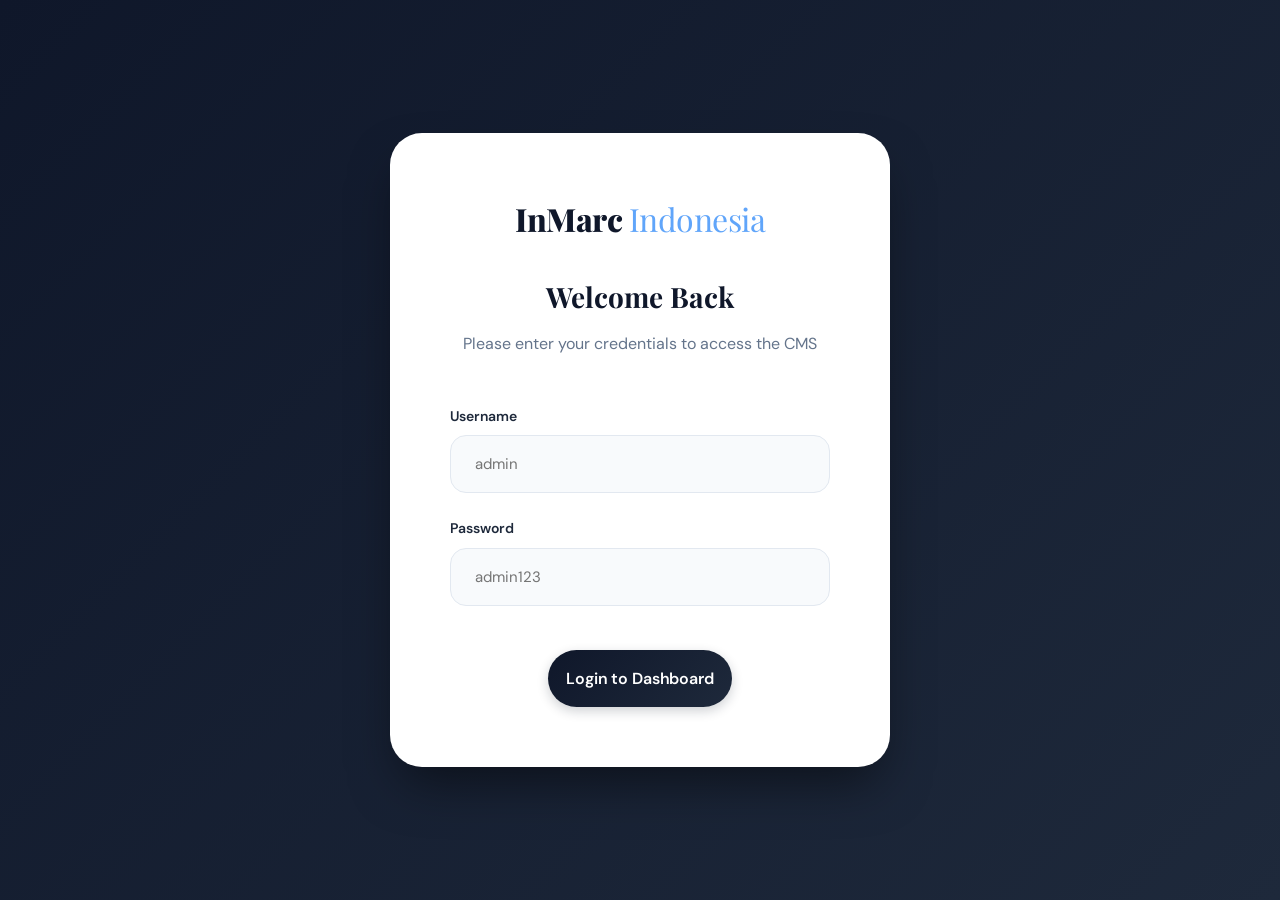
==== admin/dashboard.html @ 6aaa9ea4 "Initial commit: InMarc website foundation" ====
<!DOCTYPE html>
<html lang="en">
<head>
    <meta charset="UTF-8">
    <meta name="viewport" content="width=device-width, initial-scale=1.0">
    <title>Dashboard | InMarc CMS</title>
    <link rel="stylesheet" href="../css/variables.css">
    <link rel="stylesheet" href="../css/admin.css">
    <link rel="stylesheet" href="https://cdnjs.cloudflare.com/ajax/libs/font-awesome/6.0.0/css/all.min.css">
</head>
<body class="admin-body">
    <!-- Sidebar -->
    <aside class="sidebar">
        <div class="sidebar-header">
            <div class="sidebar-logo">InMarc <span>Indonesia</span></div>
        </div>
        <nav class="sidebar-nav">
            <a href="dashboard.html" class="nav-item active">
                <i class="fas fa-th-large"></i> Dashboard
            </a>
            <a href="portfolio.html" class="nav-item">
                <i class="fas fa-briefcase"></i> Portfolio
            </a>
        </nav>
        <div class="sidebar-footer">
            <div class="user-avatar" id="user-initials">AD</div>
            <div class="user-info">
                <h5 id="user-name">Admin User</h5>
                <p id="user-email">admin@inmarc.id</p>
            </div>
            <button id="logout-btn" title="Logout" style="margin-left: auto; color: rgba(255,255,255,0.5); background: none;">
                <i class="fas fa-sign-out-alt"></i>
            </button>
        </div>
    </aside>

    <!-- Main Content -->
    <main class="main-content">
        <header class="content-header">
            <div>
                <nav class="breadcrumb">
                    <span>Admin Dashboard</span>
                </nav>
                <h1>System Overview</h1>
                <p>Track your project performance and recent inquiries.</p>
            </div>
        </header>

        <div class="stats-grid">
            <div class="stat-card-admin">
                <div>
                    <h3>Total Projects</h3>
                    <div class="value" id="total-projects">0</div>
                </div>
                <div class="stat-icon"><i class="fas fa-briefcase"></i></div>
            </div>
            <div class="stat-card-admin">
                <div>
                    <h3>Recent Updates (30d)</h3>
                    <div class="value" id="recent-updates">0</div>
                </div>
                <div class="stat-icon"><i class="fas fa-sync"></i></div>
            </div>
        </div>

        <div class="data-card">
            <div class="table-header">
                <h2>Recent Contact Inquiries</h2>
                <a href="#" class="btn btn-primary btn-sm">View All</a>
            </div>
            <table id="recent-contacts">
                <thead>
                    <tr>
                        <th>Full Name</th>
                        <th>Email</th>
                        <th>Service</th>
                        <th>Date</th>
                    </tr>
                </thead>
                <tbody>
                    <!-- Content via JS -->
                </tbody>
            </table>
        </div>
    </main>

    <script type="module">
        import AuthService from '../js/auth.js';
        import DataService from '../js/data-service.js';

        AuthService.checkAuth();

        // User Info
        const user = AuthService.getUser();
        document.getElementById('user-name').textContent = user.name;
        document.getElementById('user-email').textContent = user.email;
        document.getElementById('user-initials').textContent = user.name.split(' ').map(n => n[0]).join('');

        // Stats & Data
        async function loadDashboard() {
            const projects = await DataService.getProjects();
            document.getElementById('total-projects').textContent = projects.length;
            
            const thirtyDaysAgo = new Date();
            thirtyDaysAgo.setDate(thirtyDaysAgo.getDate() - 30);
            const recentCount = projects.filter(p => new Date(p.updatedAt) > thirtyDaysAgo).length;
            document.getElementById('recent-updates').textContent = recentCount;

            // Recent Contacts
            const contacts = await DataService.getContacts();
            const sortedContacts = contacts.sort((a, b) => new Date(b.submittedAt) - new Date(a.submittedAt)).slice(0, 5);
            const contactTbody = document.querySelector('#recent-contacts tbody');
            
            if (sortedContacts.length === 0) {
                contactTbody.innerHTML = '<tr><td colspan="4" style="text-align: center; padding: 40px; color: var(--text-muted);">No inquiries yet.</td></tr>';
            } else {
                contactTbody.innerHTML = sortedContacts.map(c => `
                    <tr>
                        <td>${c.fullName}</td>
                        <td>${c.workEmail}</td>
                        <td>${c.serviceRequired}</td>
                        <td>${new Date(c.submittedAt).toLocaleDateString()}</td>
                    </tr>
                `).join('');
            }
        }

        loadDashboard();

        // Logout
        document.getElementById('logout-btn').addEventListener('click', () => {
            AuthService.logout();
        });
    </script>
</body>
</html>
---- css/variables.css ----
@import url('https://fonts.googleapis.com/css2?family=DM+Sans:ital,opsz,wght@0,9..40,100..1000;1,9..40,100..1000&family=Playfair+Display:ital,wght@0,400..900;1,400..900&display=swap');

:root {
    /* Refined Color Palette */
    --primary-navy: #0F172A;
    --primary-blue: #2563EB;
    --accent-blue: #60A5FA;
    --bg-light: #F1F5F9;
    --bg-white: #FFFFFF;
    --text-dark: #1E293B;
    --text-muted: #64748B;
    --border-color: #E2E8F0;
    --success: #10B981;
    --danger: #EF4444;
    --warning: #F59E0B;
    
    /* Gradients */
    --grad-navy: linear-gradient(135deg, #0F172A 0%, #1E293B 100%);
    --grad-blue: linear-gradient(135deg, #2563EB 0%, #3B82F6 100%);

    /* Typography */
    --font-main: 'DM Sans', sans-serif;
    --font-heading: 'Playfair Display', serif;

    /* Spacing & Effects */
    --section-padding: 120px 0;
    --container-width: 1200px;
    --border-radius: 16px;
    --shadow-sm: 0 2px 4px rgba(0,0,0,0.05);
    --shadow-md: 0 10px 25px -5px rgba(0,0,0,0.1), 0 8px 10px -6px rgba(0,0,0,0.1);
    --shadow-lg: 0 20px 50px -12px rgba(0, 0, 0, 0.15);
    --transition: all 0.4s cubic-bezier(0.23, 1, 0.32, 1);
}

/* Global Animations */
@keyframes fadeInUp {
    from {
        opacity: 0;
        transform: translateY(30px);
    }
    to {
        opacity: 1;
        transform: translateY(0);
    }
}

@keyframes fadeIn {
    from { opacity: 0; }
    to { opacity: 1; }
}

@keyframes pulse {
    0% { transform: scale(1); }
    50% { transform: scale(1.05); }
    100% { transform: scale(1); }
}

.reveal {
    opacity: 0;
    transform: translateY(30px);
    transition: all 1s cubic-bezier(0.23, 1, 0.32, 1);
}

.reveal-active {
    opacity: 1 !important;
    transform: translateY(0) !important;
}

.fade-in {
    animation: fadeIn 1s ease forwards;
}

* {
    margin: 0;
    padding: 0;
    box-sizing: border-box;
}

body {
    font-family: var(--font-main);
    color: var(--text-dark);
    background-color: var(--bg-light);
    line-height: 1.6;
    -webkit-font-smoothing: antialiased;
}

h1, h2, h3, h4, h5, h6 {
    font-family: var(--font-heading);
    color: var(--primary-navy);
    font-weight: 700;
}

a {
    text-decoration: none;
    color: inherit;
    transition: var(--transition);
}

button, input, select, textarea {
    font-family: inherit;
}

button {
    cursor: pointer;
    border: none;
    outline: none;
    transition: var(--transition);
}

.container {
    max-width: var(--container-width);
    margin: 0 auto;
    padding: 0 32px;
}

/* Premium Button System */
.btn {
    display: inline-flex;
    align-items: center;
    justify-content: center;
    gap: 8px;
    padding: 14px 28px;
    border-radius: 100px;
    font-weight: 600;
    font-size: 15px;
    letter-spacing: -0.01em;
}

.btn-primary {
    background: var(--grad-navy);
    color: white;
    box-shadow: 0 4px 12px rgba(15, 23, 42, 0.2);
}

.btn-primary:hover {
    transform: translateY(-2px);
    box-shadow: 0 8px 20px rgba(15, 23, 42, 0.3);
}

.btn-outline {
    background: transparent;
    border: 2px solid var(--primary-navy);
    color: var(--primary-navy);
}

.btn-outline:hover {
    background: var(--primary-navy);
    color: white;
}

.btn-sm {
    padding: 10px 20px;
    font-size: 13px;
}

/* Input Styling */
.form-group {
    margin-bottom: 24px;
}

label {
    display: block;
    font-size: 14px;
    font-weight: 600;
    margin-bottom: 8px;
    color: var(--text-dark);
}

input[type="text"],
input[type="email"],
input[type="password"],
input[type="url"],
input[type="date"],
select,
textarea {
    width: 100%;
    padding: 14px 18px;
    border: 1px solid var(--border-color);
    border-radius: var(--border-radius);
    background: var(--bg-white);
    font-size: 15px;
    color: var(--text-dark);
    transition: var(--transition);
    appearance: none;
}

input:focus, select:focus, textarea:focus {
    border-color: var(--primary-blue);
    outline: none;
    box-shadow: 0 0 0 4px rgba(37, 99, 235, 0.1);
    transform: translateY(-1px);
}

select {
    background-image: url("data:image/svg+xml,%3Csvg xmlns='http://www.w3.org/2000/svg' fill='none' viewBox='0 0 24 24' stroke='%2364748B'%3E%3Cpath stroke-linecap='round' stroke-linejoin='round' stroke-width='2' d='M19 9l-7 7-7-7'%3E%3C/path%3E%3C/svg%3E");
    background-repeat: no-repeat;
    background-position: right 16px center;
    background-size: 18px;
    padding-right: 48px;
}
---- css/admin.css ----
/* Admin Layout */
body.admin-body {
    background-color: #F8FAFC;
    display: flex;
    min-height: 100vh;
}

/* Sidebar - Premium Dark Mode */
.sidebar {
    width: 280px;
    background: var(--grad-navy);
    color: white;
    height: 100vh;
    position: fixed;
    left: 0;
    top: 0;
    display: flex;
    flex-direction: column;
    padding: 40px 0;
    z-index: 100;
    box-shadow: 4px 0 20px rgba(0,0,0,0.1);
}

.sidebar-header {
    padding: 0 40px 50px;
}

.sidebar-logo {
    font-size: 26px;
    font-weight: 800;
    font-family: var(--font-heading);
    letter-spacing: -0.5px;
}

.sidebar-logo span {
    color: var(--accent-blue);
    font-weight: 300;
}

.sidebar-nav {
    flex: 1;
}

.nav-item {
    display: flex;
    align-items: center;
    gap: 16px;
    padding: 18px 40px;
    color: rgba(255, 255, 255, 0.6);
    font-weight: 500;
    font-size: 15px;
    transition: var(--transition);
    border-left: 4px solid transparent;
}

.nav-item i {
    font-size: 18px;
    width: 24px;
    text-align: center;
}

.nav-item:hover {
    color: white;
    background: rgba(255, 255, 255, 0.05);
}

.nav-item.active {
    color: white;
    background: linear-gradient(to right, rgba(37, 99, 235, 0.15), transparent);
    border-left-color: var(--primary-blue);
}

.sidebar-footer {
    padding: 30px 40px;
    border-top: 1px solid rgba(255, 255, 255, 0.1);
    display: flex;
    align-items: center;
    gap: 16px;
}

.user-avatar {
    width: 44px;
    height: 44px;
    background: var(--grad-blue);
    border-radius: 12px;
    display: flex;
    align-items: center;
    justify-content: center;
    font-weight: 700;
    font-size: 16px;
    box-shadow: 0 4px 10px rgba(37, 99, 235, 0.3);
}

.user-info h5 {
    color: white;
    font-size: 14px;
    margin: 0;
    font-family: var(--font-main);
}

.user-info p {
    color: rgba(255, 255, 255, 0.4);
    font-size: 12px;
    margin: 2px 0 0;
}

/* Main Content Area */
.main-content {
    flex: 1;
    margin-left: 280px;
    padding: 60px;
    max-width: 1400px;
}

.content-header {
    display: flex;
    justify-content: space-between;
    align-items: flex-end;
    margin-bottom: 50px;
}

.content-header h1 {
    font-size: 36px;
    margin-bottom: 8px;
}

.content-header p {
    color: var(--text-muted);
    font-size: 16px;
}

/* Stats Dashboard */
.stats-grid {
    display: grid;
    grid-template-columns: repeat(auto-fit, minmax(300px, 1fr));
    gap: 30px;
    margin-bottom: 50px;
}

.stat-card-admin {
    background: white;
    padding: 35px;
    border-radius: 20px;
    box-shadow: var(--shadow-sm);
    display: flex;
    justify-content: space-between;
    align-items: center;
    transition: var(--transition);
    border: 1px solid transparent;
}

.stat-card-admin:hover {
    transform: translateY(-5px);
    box-shadow: var(--shadow-md);
    border-color: var(--border-color);
}

.stat-card-admin h3 {
    font-size: 14px;
    color: var(--text-muted);
    text-transform: uppercase;
    letter-spacing: 1px;
    margin-bottom: 12px;
    font-family: var(--font-main);
}

.stat-card-admin .value {
    font-size: 42px;
    font-weight: 800;
    color: var(--primary-navy);
    line-height: 1;
}

.stat-icon {
    width: 64px;
    height: 64px;
    background: rgba(37, 99, 235, 0.08);
    color: var(--primary-blue);
    border-radius: 16px;
    display: flex;
    align-items: center;
    justify-content: center;
    font-size: 24px;
}

/* Data Tables */
.data-card {
    background: white;
    border-radius: 20px;
    box-shadow: var(--shadow-sm);
    overflow: hidden;
    border: 1px solid var(--border-color);
}

.table-header {
    padding: 30px 40px;
    border-bottom: 1px solid var(--border-color);
    display: flex;
    justify-content: space-between;
    align-items: center;
}

.table-header h2 {
    font-size: 20px;
}

.search-bar {
    position: relative;
    width: 350px;
}

.search-bar i {
    position: absolute;
    left: 20px;
    top: 50%;
    transform: translateY(-50%);
    color: var(--text-muted);
    font-size: 14px;
}

.search-bar input {
    padding-left: 50px;
    background: #F8FAFC;
    border-radius: 100px;
}

table {
    width: 100%;
    border-collapse: collapse;
}

th {
    text-align: left;
    padding: 20px 40px;
    background: #F8FAFC;
    color: var(--text-muted);
    font-size: 13px;
    font-weight: 600;
    text-transform: uppercase;
    letter-spacing: 0.05em;
}

td {
    padding: 24px 40px;
    border-bottom: 1px solid var(--border-color);
    font-size: 15px;
    vertical-align: middle;
}

.project-title-cell {
    display: flex;
    align-items: center;
    gap: 20px;
}

.project-thumb {
    width: 56px;
    height: 56px;
    border-radius: 10px;
    object-fit: cover;
    box-shadow: var(--shadow-sm);
}

.badge-status {
    padding: 6px 14px;
    border-radius: 8px;
    font-size: 12px;
    font-weight: 700;
    text-transform: uppercase;
    letter-spacing: 0.02em;
}

.badge-status.published {
    background: #DCFCE7;
    color: #166534;
}

.badge-status.draft {
    background: #F1F5F9;
    color: #64748B;
}

.actions {
    display: flex;
    gap: 12px;
}

.btn-action {
    width: 38px;
    height: 38px;
    border-radius: 10px;
    display: flex;
    align-items: center;
    justify-content: center;
    background: #F8FAFC;
    color: var(--text-muted);
    border: 1px solid var(--border-color);
}

.btn-action:hover {
    color: var(--primary-blue);
    border-color: var(--primary-blue);
    background: rgba(37, 99, 235, 0.05);
}

.btn-delete:hover {
    color: var(--danger);
    border-color: var(--danger);
    background: rgba(239, 68, 68, 0.05);
}

/* Pagination */
.pagination {
    padding: 30px 40px;
    display: flex;
    justify-content: space-between;
    align-items: center;
    color: var(--text-muted);
    font-size: 14px;
    background: #F8FAFC;
}

.page-btns {
    display: flex;
    gap: 8px;
}

.page-btn {
    width: 40px;
    height: 40px;
    display: flex;
    align-items: center;
    justify-content: center;
    border-radius: 10px;
    border: 1px solid var(--border-color);
    background: white;
    font-weight: 600;
    font-size: 14px;
}

.page-btn.active {
    background: var(--grad-navy);
    color: white;
    border-color: var(--primary-navy);
}

/* Forms - Clean Grid */
.form-card {
    background: white;
    padding: 50px;
    border-radius: 24px;
    box-shadow: var(--shadow-md);
    max-width: 900px;
    border: 1px solid var(--border-color);
}

.form-grid {
    display: grid;
    grid-template-columns: 1fr 1fr;
    gap: 32px;
}

.full-width {
    grid-column: span 2;
}

/* Upload Zone - Enhanced */
.upload-zone {
    border: 2px dashed var(--border-color);
    border-radius: 16px;
    padding: 60px 40px;
    text-align: center;
    cursor: pointer;
    transition: var(--transition);
    background: #F8FAFC;
    margin-bottom: 24px;
}

.upload-zone:hover {
    border-color: var(--primary-blue);
    background: rgba(37, 99, 235, 0.04);
}

.upload-zone i {
    font-size: 48px;
    background: var(--grad-blue);
    -webkit-background-clip: text;
    -webkit-text-fill-color: transparent;
    margin-bottom: 20px;
}

.upload-zone p {
    color: var(--text-dark);
    font-weight: 600;
    font-size: 16px;
    margin-bottom: 8px;
}

.upload-zone span {
    color: var(--text-muted);
    font-size: 13px;
}

.image-preview-container {
    position: relative;
    height: 350px;
    border-radius: 16px;
    overflow: hidden;
    background: #F1F5F9;
    display: flex;
    align-items: center;
    justify-content: center;
    border: 1px solid var(--border-color);
    box-shadow: inset 0 2px 10px rgba(0,0,0,0.05);
}

.preview-img {
    width: 100%;
    height: 100%;
    object-fit: cover;
}

.preview-placeholder {
    color: var(--text-muted);
    font-weight: 500;
    text-transform: uppercase;
    letter-spacing: 1px;
    font-size: 13px;
}

.remove-img {
    position: absolute;
    top: 20px;
    right: 20px;
    width: 42px;
    height: 42px;
    background: white;
    border-radius: 12px;
    display: flex;
    align-items: center;
    justify-content: center;
    box-shadow: var(--shadow-md);
    color: var(--danger);
    font-size: 18px;
}

/* Login Page - Modern Split View */
.login-body {
    height: 100vh;
    display: flex;
    align-items: center;
    justify-content: center;
    background: var(--grad-navy);
    overflow: hidden;
}

.login-card {
    background: white;
    padding: 60px;
    border-radius: 32px;
    width: 100%;
    max-width: 500px;
    text-align: center;
    box-shadow: 0 25px 50px -12px rgba(0, 0, 0, 0.5);
}

.login-card .sidebar-logo {
    color: var(--primary-navy);
    font-size: 32px;
    margin-bottom: 40px;
}

.login-card h1 {
    font-size: 28px;
    margin-bottom: 12px;
}

.login-card p {
    color: var(--text-muted);
    margin-bottom: 48px;
    font-size: 16px;
}

.login-card .form-group {
    text-align: left;
    margin-bottom: 24px;
}

.login-card input {
    background: #F8FAFC;
    padding: 18px 24px;
}

.login-card .btn-primary {
    margin-top: 20px;
    padding: 18px;
    font-size: 16px;
}

/* Breadcrumbs */
.breadcrumb {
    font-size: 14px;
    margin-bottom: 12px;
    display: flex;
    align-items: center;
    gap: 8px;
    color: var(--text-muted);
    font-weight: 500;
}

.breadcrumb a {
    color: var(--primary-blue);
}
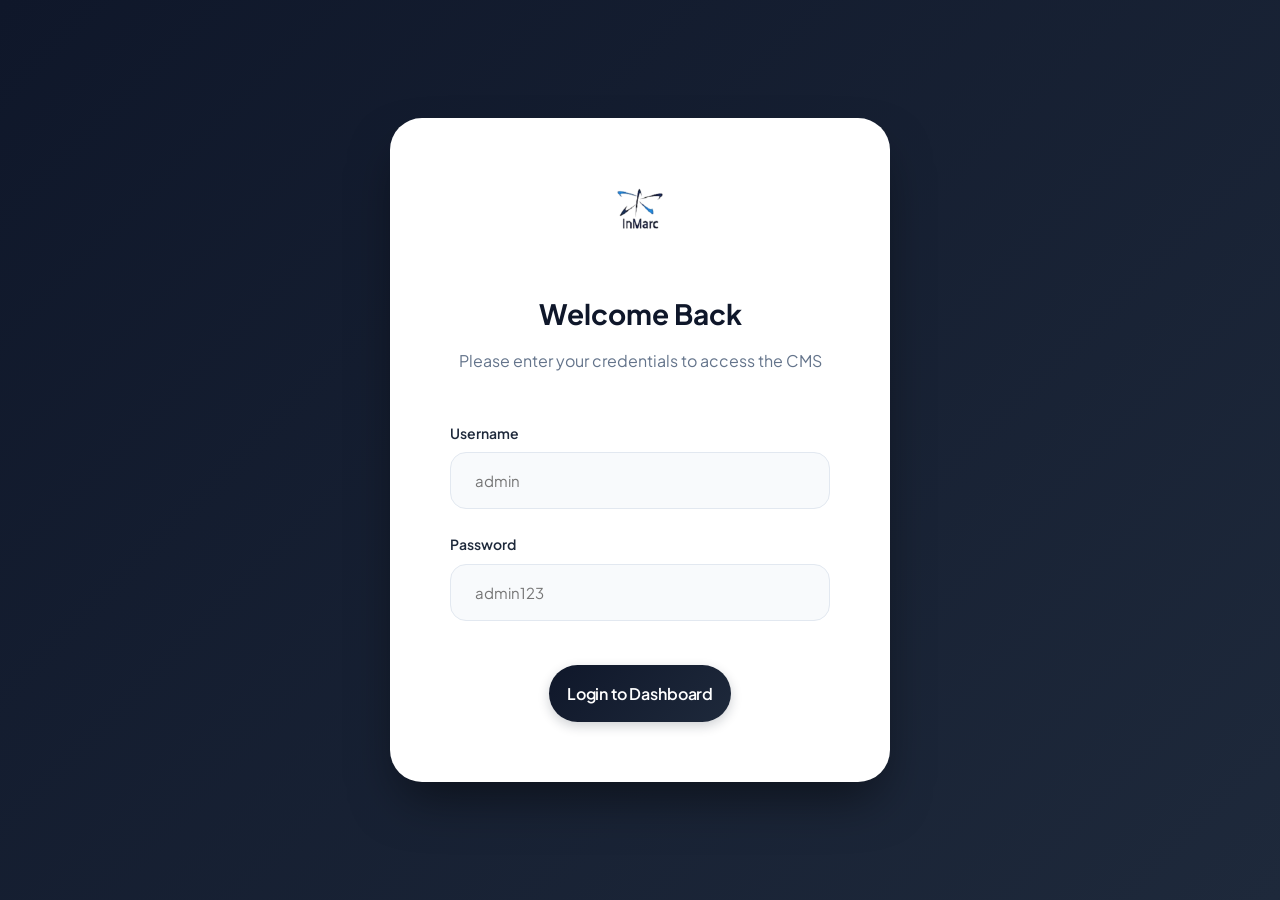
==== commit f73ec4a2: "Initial Modern InMarc Website" ====
--- a/admin/dashboard.html
+++ b/admin/dashboard.html
@@ -12,7 +12,9 @@
     <!-- Sidebar -->
     <aside class="sidebar">
         <div class="sidebar-header">
-            <div class="sidebar-logo">InMarc <span>Indonesia</span></div>
+            <div class="sidebar-logo">
+                <img src="../assets/logos/inmarc_logo.png" alt="InMarc Indonesia" style="height: 80px; width: auto; filter: brightness(0) invert(1);">
+            </div>
         </div>
         <nav class="sidebar-nav">
             <a href="dashboard.html" class="nav-item active">
--- a/css/variables.css
+++ b/css/variables.css
@@ -1,4 +1,4 @@
-@import url('https://fonts.googleapis.com/css2?family=DM+Sans:ital,opsz,wght@0,9..40,100..1000;1,9..40,100..1000&family=Playfair+Display:ital,wght@0,400..900;1,400..900&display=swap');
+@import url('https://fonts.googleapis.com/css2?family=Plus+Jakarta+Sans:ital,wght@0,200..800;1,200..800&display=swap');
 
 :root {
     /* Refined Color Palette */
@@ -19,8 +19,8 @@
     --grad-blue: linear-gradient(135deg, #2563EB 0%, #3B82F6 100%);
 
     /* Typography */
-    --font-main: 'DM Sans', sans-serif;
-    --font-heading: 'Playfair Display', serif;
+    --font-main: 'Plus Jakarta Sans', sans-serif;
+    --font-heading: 'Plus Jakarta Sans', sans-serif;
 
     /* Spacing & Effects */
     --section-padding: 120px 0;
--- a/css/admin.css
+++ b/css/admin.css
@@ -253,12 +253,23 @@
     gap: 20px;
 }
 
-.project-thumb {
+.project-thumb, .project-thumb-placeholder {
     width: 56px;
     height: 56px;
     border-radius: 10px;
     object-fit: cover;
     box-shadow: var(--shadow-sm);
+    flex-shrink: 0;
+}
+
+.project-thumb-placeholder {
+    background: #F1F5F9;
+    display: flex;
+    align-items: center;
+    justify-content: center;
+    color: #CBD5E1;
+    font-size: 20px;
+    border: 1px dashed #CBD5E1;
 }
 
 .badge-status {
